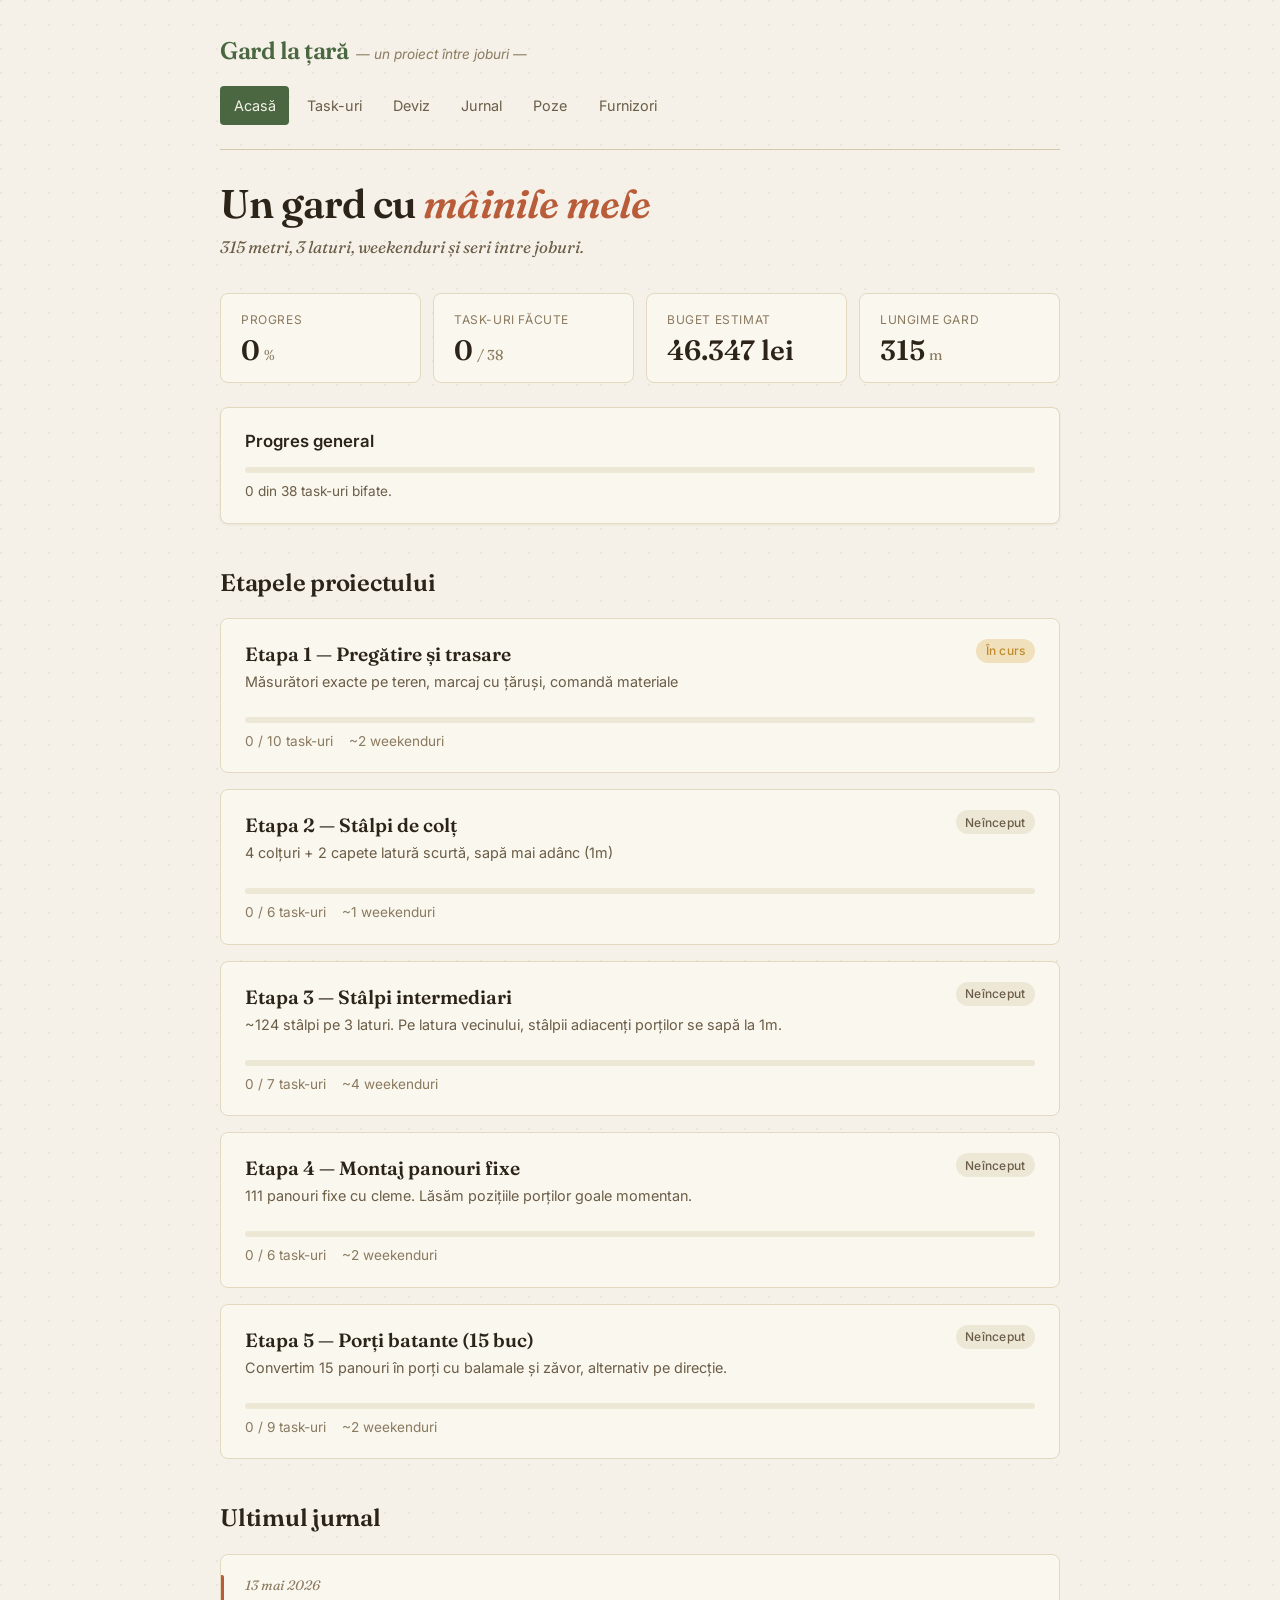
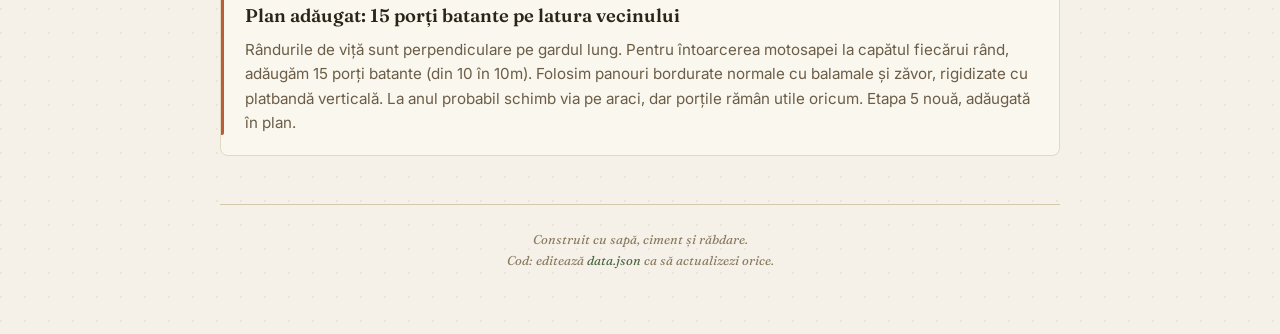
==== index.html @ 44af0a6d "Add files via upload" ====
<!DOCTYPE html>
<html lang="ro">
<head>
  <meta charset="UTF-8">
  <meta name="viewport" content="width=device-width, initial-scale=1.0">
  <title>Gard la țară</title>
  <link rel="preconnect" href="https://fonts.googleapis.com">
  <link rel="preconnect" href="https://fonts.gstatic.com" crossorigin>
  <link href="https://fonts.googleapis.com/css2?family=Fraunces:ital,opsz,wght@0,9..144,400;0,9..144,500;0,9..144,600;1,9..144,400;1,9..144,500&family=Inter:wght@400;500;600&family=JetBrains+Mono:wght@400&display=swap" rel="stylesheet">
  <link rel="stylesheet" href="style.css">
</head>
<body>
  <div class="container">
    <div id="header"></div>

    <h1>Un gard cu <span class="accent">mâinile mele</span></h1>
    <p class="subtitle">315 metri, 3 laturi, weekenduri și seri între joburi.</p>

    <div id="stats" class="stats"></div>

    <div class="card">
      <h3>Progres general</h3>
      <div class="progress"><div class="progress-fill" id="progress-bar" style="width: 0%"></div></div>
      <p style="font-size: 0.85rem; color: var(--text-muted);" id="progress-text">—</p>
    </div>

    <h2>Etapele proiectului</h2>
    <div id="etape"></div>

    <h2>Ultimul jurnal</h2>
    <div id="ultim-jurnal"></div>

    <div id="footer"></div>
  </div>

  <script src="script.js"></script>
  <script>
    (async () => {
      document.getElementById('header').innerHTML = headerHTML('index');
      document.getElementById('footer').innerHTML = footerHTML();

      try {
        const data = await loadData();
        const stats = totalTaskuri(data.etape);
        const bugetTotal = totalDeviz(data.deviz);

        document.getElementById('stats').innerHTML = `
          <div class="stat">
            <div class="stat-label">Progres</div>
            <div class="stat-value">${stats.procent}<span class="unit">%</span></div>
          </div>
          <div class="stat">
            <div class="stat-label">Task-uri făcute</div>
            <div class="stat-value">${stats.facute}<span class="unit">/ ${stats.total}</span></div>
          </div>
          <div class="stat">
            <div class="stat-label">Buget estimat</div>
            <div class="stat-value">${formatLei(bugetTotal)}</div>
          </div>
          <div class="stat">
            <div class="stat-label">Lungime gard</div>
            <div class="stat-value">315<span class="unit">m</span></div>
          </div>
        `;

        document.getElementById('progress-bar').style.width = stats.procent + '%';
        document.getElementById('progress-text').textContent =
          `${stats.facute} din ${stats.total} task-uri bifate.`;

        document.getElementById('etape').innerHTML = data.etape.map(et => {
          const taskuriFacute = et.taskuri.filter(t => t.facut).length;
          const pct = et.taskuri.length ? Math.round(taskuriFacute / et.taskuri.length * 100) : 0;
          return `
            <div class="etapa">
              <div class="etapa-header">
                <div>
                  <div class="etapa-title">Etapa ${et.id} — ${et.nume}</div>
                  <div class="etapa-desc">${et.descriere}</div>
                </div>
                ${statusBadge(et.status)}
              </div>
              <div class="progress"><div class="progress-fill" style="width: ${pct}%"></div></div>
              <div class="etapa-meta">
                <span>${taskuriFacute} / ${et.taskuri.length} task-uri</span>
                <span>~${et.weekenduri_estimate} weekenduri</span>
              </div>
            </div>
          `;
        }).join('');

        if (data.jurnal.length) {
          const ultim = data.jurnal[data.jurnal.length - 1];
          document.getElementById('ultim-jurnal').innerHTML = `
            <div class="jurnal-entry">
              <div class="jurnal-date">${formatDate(ultim.data)}</div>
              <div class="jurnal-title">${ultim.titlu}</div>
              <div class="jurnal-text">${ultim.text}</div>
            </div>
          `;
        } else {
          document.getElementById('ultim-jurnal').innerHTML =
            '<div class="empty-state">Niciun jurnal încă. Adaugă unul în data.json.</div>';
        }
      } catch (err) {
        document.querySelector('.container').innerHTML += `
          <div class="info-banner">Nu am putut încărca datele: ${err.message}</div>
        `;
      }
    })();
  </script>
</body>
</html>
---- style.css ----
:root {
  --bg: #f5f1e8;
  --bg-card: #faf7ef;
  --bg-accent: #ede7d6;
  --text: #2c2418;
  --text-muted: #6b5d47;
  --text-soft: #8a7a5f;
  --border: #d4c9ad;
  --border-soft: #e3d9bf;
  --green: #4a6741;
  --green-light: #6b8a5f;
  --green-bg: #dfe4d0;
  --terracotta: #b85c3a;
  --terracotta-bg: #f0d4c4;
  --amber: #c08b2c;
  --amber-bg: #f0e0bc;
  --shadow: 0 1px 3px rgba(44, 36, 24, 0.06);
  --radius: 4px;
  --radius-lg: 8px;
  --serif: 'Fraunces', 'Playfair Display', Georgia, serif;
  --sans: 'Inter', -apple-system, system-ui, sans-serif;
}

* { box-sizing: border-box; margin: 0; padding: 0; }

html, body {
  background: var(--bg);
  color: var(--text);
  font-family: var(--sans);
  line-height: 1.6;
  -webkit-font-smoothing: antialiased;
  min-height: 100vh;
}

body {
  background-image:
    radial-gradient(circle at 1px 1px, rgba(107, 93, 71, 0.08) 1px, transparent 0);
  background-size: 24px 24px;
}

.container {
  max-width: 880px;
  margin: 0 auto;
  padding: 2rem 1.25rem 4rem;
}

header.site-header {
  border-bottom: 1px solid var(--border);
  padding-bottom: 1.5rem;
  margin-bottom: 2rem;
}

.brand {
  display: flex;
  align-items: baseline;
  gap: 0.5rem;
  margin-bottom: 1rem;
}

.brand-mark {
  font-family: var(--serif);
  font-size: 1.5rem;
  font-weight: 600;
  letter-spacing: -0.02em;
  color: var(--green);
}

.brand-sub {
  font-size: 0.85rem;
  color: var(--text-soft);
  font-style: italic;
}

nav.main-nav {
  display: flex;
  gap: 0.25rem;
  flex-wrap: wrap;
}

nav.main-nav a {
  color: var(--text-muted);
  text-decoration: none;
  padding: 0.5rem 0.85rem;
  border-radius: var(--radius);
  font-size: 0.9rem;
  transition: all 0.15s;
}

nav.main-nav a:hover {
  background: var(--bg-accent);
  color: var(--text);
}

nav.main-nav a.active {
  background: var(--green);
  color: var(--bg);
}

h1 {
  font-family: var(--serif);
  font-size: 2.5rem;
  font-weight: 600;
  letter-spacing: -0.02em;
  line-height: 1.1;
  margin-bottom: 0.5rem;
  color: var(--text);
}

h1 .accent {
  color: var(--terracotta);
  font-style: italic;
}

h2 {
  font-family: var(--serif);
  font-size: 1.5rem;
  font-weight: 600;
  letter-spacing: -0.01em;
  margin: 2.5rem 0 1rem;
  color: var(--text);
}

h3 {
  font-family: var(--sans);
  font-size: 1.05rem;
  font-weight: 600;
  margin-bottom: 0.75rem;
  color: var(--text);
}

.subtitle {
  font-size: 1.05rem;
  color: var(--text-muted);
  margin-bottom: 2rem;
  font-style: italic;
  font-family: var(--serif);
}

.card {
  background: var(--bg-card);
  border: 1px solid var(--border-soft);
  border-radius: var(--radius-lg);
  padding: 1.25rem 1.5rem;
  box-shadow: var(--shadow);
  margin-bottom: 1rem;
}

.stats {
  display: grid;
  grid-template-columns: repeat(auto-fit, minmax(150px, 1fr));
  gap: 0.75rem;
  margin: 1.5rem 0;
}

.stat {
  background: var(--bg-card);
  border: 1px solid var(--border-soft);
  border-radius: var(--radius-lg);
  padding: 1rem 1.25rem;
}

.stat-label {
  font-size: 0.75rem;
  color: var(--text-soft);
  text-transform: uppercase;
  letter-spacing: 0.05em;
  margin-bottom: 0.35rem;
}

.stat-value {
  font-family: var(--serif);
  font-size: 1.75rem;
  font-weight: 600;
  color: var(--text);
  line-height: 1.1;
}

.stat-value .unit {
  font-size: 0.9rem;
  color: var(--text-soft);
  font-weight: 400;
  margin-left: 0.25rem;
}

.badge {
  display: inline-block;
  padding: 0.15rem 0.6rem;
  border-radius: 999px;
  font-size: 0.75rem;
  font-weight: 500;
  letter-spacing: 0.02em;
}

.badge-green { background: var(--green-bg); color: var(--green); }
.badge-amber { background: var(--amber-bg); color: var(--amber); }
.badge-terracotta { background: var(--terracotta-bg); color: var(--terracotta); }
.badge-soft { background: var(--bg-accent); color: var(--text-muted); }

.progress {
  background: var(--bg-accent);
  border-radius: 999px;
  height: 6px;
  overflow: hidden;
  margin: 0.5rem 0;
}

.progress-fill {
  background: var(--green);
  height: 100%;
  border-radius: 999px;
  transition: width 0.3s;
}

.etapa {
  background: var(--bg-card);
  border: 1px solid var(--border-soft);
  border-radius: var(--radius-lg);
  padding: 1.25rem 1.5rem;
  margin-bottom: 1rem;
  position: relative;
}

.etapa-header {
  display: flex;
  align-items: flex-start;
  justify-content: space-between;
  gap: 1rem;
  margin-bottom: 0.75rem;
}

.etapa-title {
  font-family: var(--serif);
  font-size: 1.2rem;
  font-weight: 600;
}

.etapa-desc {
  color: var(--text-muted);
  font-size: 0.9rem;
  margin-bottom: 0.75rem;
}

.etapa-meta {
  display: flex;
  gap: 1rem;
  font-size: 0.85rem;
  color: var(--text-soft);
}

.task {
  display: flex;
  align-items: flex-start;
  gap: 0.75rem;
  padding: 0.5rem 0;
  border-bottom: 1px solid var(--border-soft);
  cursor: pointer;
  user-select: none;
}

.task:last-child { border-bottom: none; }

.task input[type="checkbox"] {
  margin-top: 0.25rem;
  width: 1.1rem;
  height: 1.1rem;
  accent-color: var(--green);
  cursor: pointer;
  flex-shrink: 0;
}

.task-text {
  flex: 1;
  font-size: 0.95rem;
}

.task.done .task-text {
  color: var(--text-soft);
  text-decoration: line-through;
}

.task-id {
  font-family: 'JetBrains Mono', monospace;
  font-size: 0.75rem;
  color: var(--text-soft);
  background: var(--bg-accent);
  padding: 0.1rem 0.4rem;
  border-radius: var(--radius);
}

table {
  width: 100%;
  border-collapse: collapse;
  background: var(--bg-card);
  border: 1px solid var(--border-soft);
  border-radius: var(--radius-lg);
  overflow: hidden;
  margin-bottom: 1rem;
}

th, td {
  padding: 0.6rem 0.85rem;
  text-align: left;
  border-bottom: 1px solid var(--border-soft);
  font-size: 0.9rem;
}

th {
  background: var(--bg-accent);
  font-weight: 600;
  font-size: 0.8rem;
  text-transform: uppercase;
  letter-spacing: 0.03em;
  color: var(--text-muted);
}

td.num, th.num { text-align: right; font-variant-numeric: tabular-nums; }

tr:last-child td { border-bottom: none; }

tfoot td {
  background: var(--bg-accent);
  font-weight: 600;
  border-top: 2px solid var(--border);
}

.jurnal-entry {
  background: var(--bg-card);
  border: 1px solid var(--border-soft);
  border-radius: var(--radius-lg);
  padding: 1.25rem 1.5rem;
  margin-bottom: 1rem;
  position: relative;
}

.jurnal-entry::before {
  content: '';
  position: absolute;
  left: 0;
  top: 1.25rem;
  bottom: 1.25rem;
  width: 3px;
  background: var(--terracotta);
  border-radius: 0 2px 2px 0;
}

.jurnal-date {
  font-family: var(--serif);
  font-style: italic;
  color: var(--text-soft);
  font-size: 0.85rem;
  margin-bottom: 0.25rem;
}

.jurnal-title {
  font-family: var(--serif);
  font-size: 1.15rem;
  font-weight: 600;
  margin-bottom: 0.5rem;
}

.jurnal-text {
  color: var(--text-muted);
  font-size: 0.95rem;
}

.poze-grid {
  display: grid;
  grid-template-columns: repeat(auto-fill, minmax(180px, 1fr));
  gap: 0.75rem;
  margin-top: 1rem;
}

.poza {
  aspect-ratio: 4/3;
  background: var(--bg-accent);
  border-radius: var(--radius);
  overflow: hidden;
  border: 1px solid var(--border-soft);
}

.poza img {
  width: 100%;
  height: 100%;
  object-fit: cover;
  display: block;
}

.empty-state {
  text-align: center;
  padding: 3rem 1rem;
  color: var(--text-soft);
  font-style: italic;
  font-family: var(--serif);
}

footer {
  margin-top: 3rem;
  padding-top: 1.5rem;
  border-top: 1px solid var(--border);
  text-align: center;
  font-size: 0.8rem;
  color: var(--text-soft);
  font-style: italic;
  font-family: var(--serif);
}

footer a {
  color: var(--green);
  text-decoration: none;
}

footer a:hover { text-decoration: underline; }

.info-banner {
  background: var(--amber-bg);
  border-left: 3px solid var(--amber);
  padding: 0.75rem 1rem;
  border-radius: var(--radius);
  font-size: 0.9rem;
  margin-bottom: 1.5rem;
  color: var(--text);
}

@media (max-width: 600px) {
  h1 { font-size: 1.9rem; }
  .container { padding: 1.25rem 1rem 3rem; }
  nav.main-nav a { padding: 0.4rem 0.7rem; font-size: 0.85rem; }
  .stat-value { font-size: 1.4rem; }
}
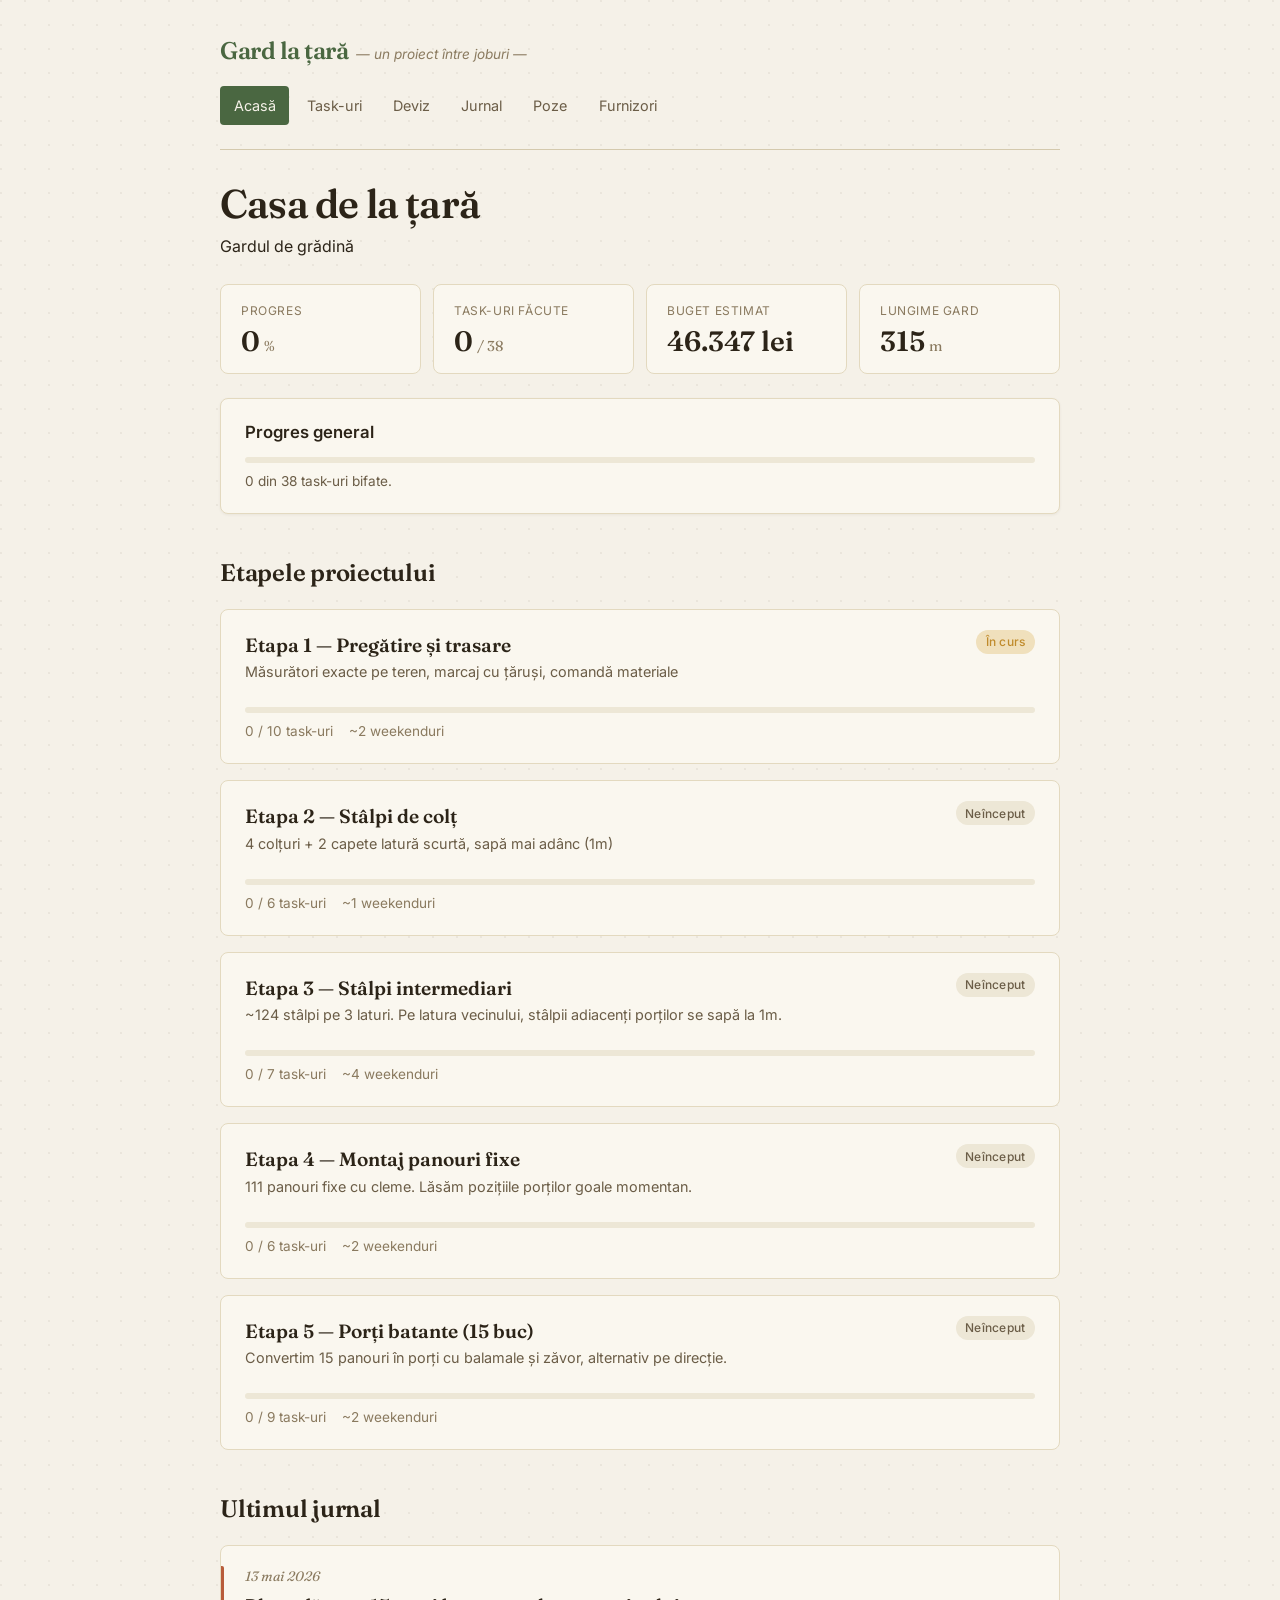
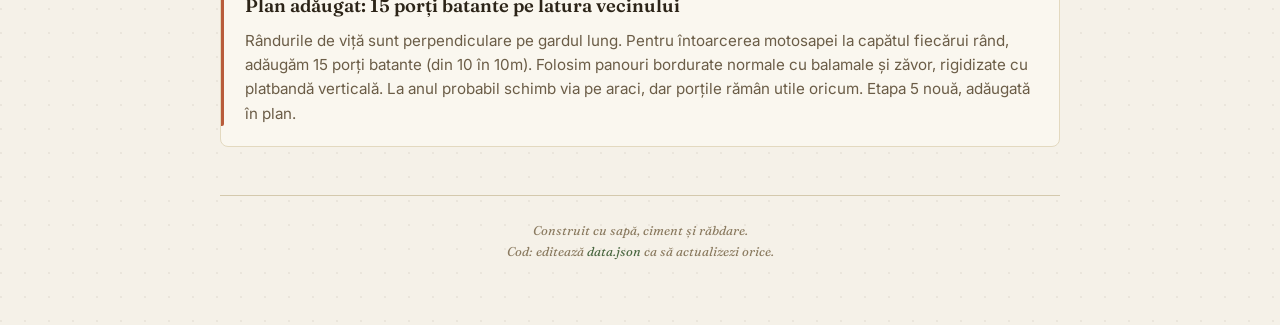
==== commit 1ec7ce1d: "Redenumit proiect" ====
--- a/index.html
+++ b/index.html
@@ -13,8 +13,8 @@
   <div class="container">
     <div id="header"></div>
 
-    <h1>Un gard cu <span class="accent">mâinile mele</span></h1>
-    <p class="subtitle">315 metri, 3 laturi, weekenduri și seri între joburi.</p>
+    <h1>Casa de la țară</h1>
+    Gardul de grădină
 
     <div id="stats" class="stats"></div>
 
